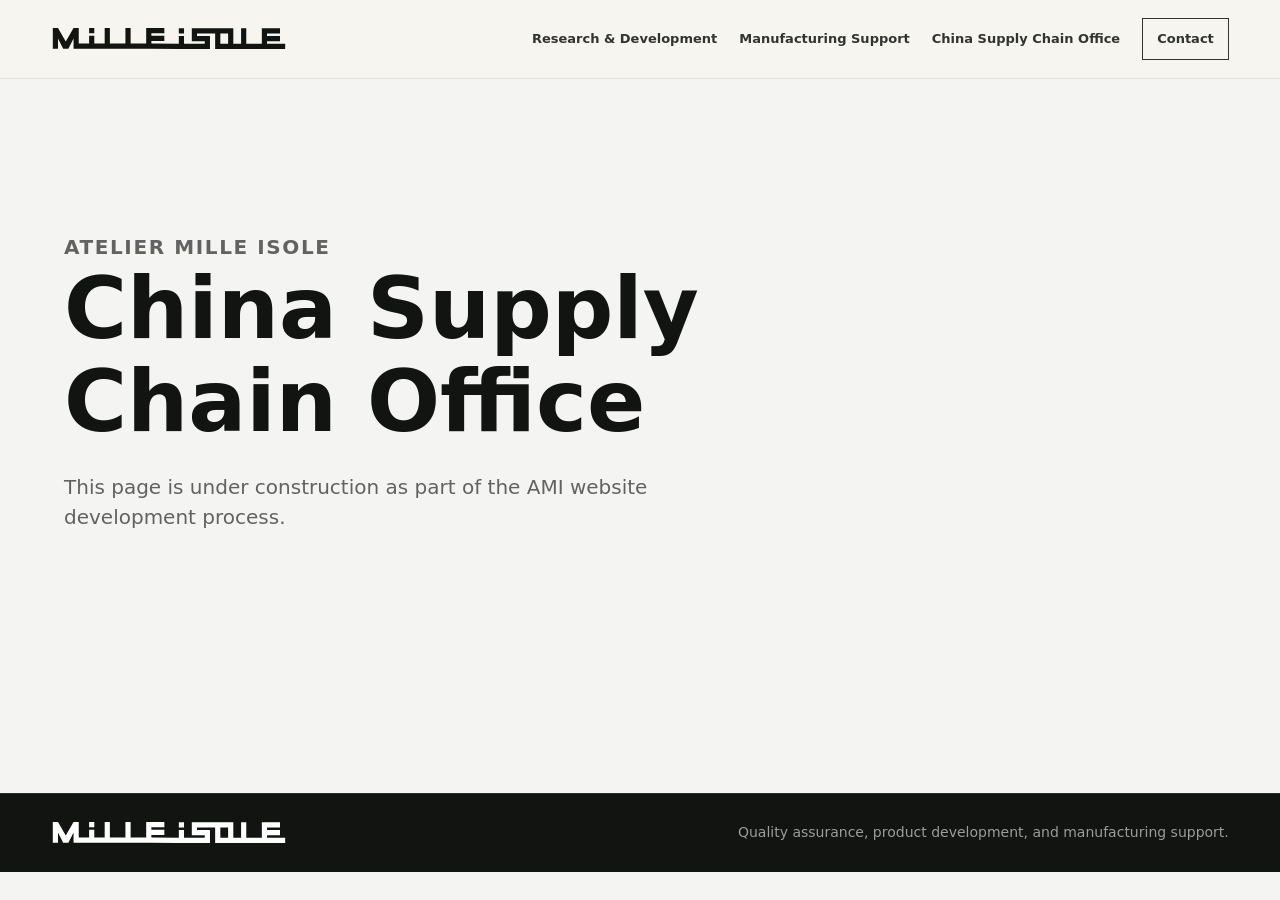
==== china-supply-chain-office/index.html @ 1200089e "Add files via upload" ====
<!doctype html>
<html lang="en">
  <head>
    <meta charset="utf-8" />
    <meta name="viewport" content="width=device-width, initial-scale=1" />
    <meta name="description" content="China Supply Chain Office at Atelier Mille Isole." />
    <title>China Supply Chain Office | Atelier Mille Isole</title>
    <link rel="icon" href="../assets/favicon.svg" type="image/svg+xml" />
    <link rel="icon" href="../assets/favicon-32.png" sizes="32x32" type="image/png" />
    <link rel="shortcut icon" href="../assets/favicon-32.png" type="image/png" />
    <link rel="apple-touch-icon" sizes="180x180" href="../assets/apple-touch-icon.png" />
    <meta name="theme-color" content="#111411" />
    <link rel="stylesheet" href="../styles.css" />
  </head>
  <body>
    <header class="site-header page-header" data-header>
      <a class="brand" href="../" aria-label="Atelier Mille Isole home">
        <span class="brand-logo" aria-hidden="true"></span>
      </a>

      <button class="nav-toggle" type="button" aria-label="Open navigation" aria-expanded="false" data-nav-toggle>
        <span></span>
        <span></span>
      </button>

      <nav class="site-nav" aria-label="Primary navigation" data-nav>
        <a href="../research-development/">Research &amp; Development</a>
        <a href="../manufacturing-support/">Manufacturing Support</a>
        <a href="../china-supply-chain-office/">China Supply Chain Office</a>
        <a class="nav-cta" href="../#contact">Contact</a>
      </nav>
    </header>

    <main class="placeholder-page">
      <div class="placeholder-inner">
        <p class="eyebrow">Atelier Mille Isole</p>
        <h1>China Supply Chain Office</h1>
        <p>This page is under construction as part of the AMI website development process.</p>
      </div>
    </main>

    <footer class="site-footer">
      <div>
        <span class="footer-logo" aria-hidden="true"></span>
        <span class="sr-only">Atelier Mille Isole</span>
      </div>
      <p>Quality assurance, product development, and manufacturing support.</p>
    </footer>
    <script src="../script.js"></script>
  </body>
</html>
---- styles.css ----
:root {
  --ink: #111411;
  --muted: #626262;
  --line: #d7d7d7;
  --paper: #f4f4f2;
  --white: #ffffff;
  --deep: #101010;
  --soft: #e9e9e7;
  --shadow: 0 24px 70px rgba(0, 0, 0, 0.13);
  --page-max: 1160px;
  --page-x: clamp(20px, 5vw, 72px);
}

* {
  box-sizing: border-box;
}

html {
  scroll-behavior: smooth;
}

body {
  margin: 0;
  color: var(--ink);
  background: var(--paper);
  font-family: Inter, ui-sans-serif, system-ui, -apple-system, BlinkMacSystemFont, "Segoe UI", Arial, sans-serif;
  line-height: 1.5;
}

img {
  display: block;
  max-width: 100%;
}

a {
  color: inherit;
  text-decoration: none;
}

.site-header {
  position: fixed;
  z-index: 20;
  top: 0;
  left: 0;
  right: 0;
  display: flex;
  align-items: center;
  justify-content: space-between;
  gap: 24px;
  padding: 18px clamp(20px, 4vw, 56px);
  color: var(--white);
  transition: background 180ms ease, border-color 180ms ease, color 180ms ease;
}

.site-header.is-scrolled,
.site-header.is-open {
  color: var(--ink);
  background: rgba(246, 245, 240, 0.94);
  border-bottom: 1px solid rgba(17, 20, 17, 0.09);
  backdrop-filter: blur(18px);
}

.site-header.page-header {
  position: sticky;
  color: var(--ink);
  background: rgba(246, 245, 240, 0.96);
  border-bottom: 1px solid rgba(17, 20, 17, 0.09);
  backdrop-filter: blur(18px);
}

.brand {
  display: inline-flex;
  align-items: center;
  min-width: 0;
}

.brand-logo,
.footer-logo {
  display: block;
  width: min(236px, 48vw);
  height: 22px;
  background: currentColor;
  -webkit-mask: url("AMI%20VI/Logo%20White.svg") center / contain no-repeat;
  mask: url("AMI%20VI/Logo%20White.svg") center / contain no-repeat;
}

.site-nav {
  display: flex;
  align-items: center;
  gap: 22px;
  font-size: 13px;
  font-weight: 600;
}

.site-nav a {
  opacity: 0.86;
}

.site-nav a:hover {
  opacity: 1;
}

.nav-cta {
  padding: 10px 14px;
  border: 1px solid currentColor;
}

.nav-toggle {
  display: none;
}

.hero {
  position: relative;
  min-height: 94vh;
  display: grid;
  align-items: end;
  overflow: hidden;
  color: var(--white);
}

.hero-image,
.hero-overlay {
  position: absolute;
  inset: 0;
  width: 100%;
  height: 100%;
}

.hero-image {
  background:
    linear-gradient(0deg, rgba(0, 0, 0, 0.12), rgba(0, 0, 0, 0.12)),
    url("assets/hero-umbrella.jpg") center / cover no-repeat;
  filter: grayscale(1) contrast(1.08) brightness(0.78);
}

.hero-overlay {
  background:
    linear-gradient(90deg, rgba(0, 0, 0, 0.9), rgba(0, 0, 0, 0.72) 44%, rgba(0, 0, 0, 0.34) 78%),
    linear-gradient(0deg, rgba(0, 0, 0, 0.76), rgba(0, 0, 0, 0.08) 55%);
}

.hero-content {
  position: relative;
  width: min(780px, calc(100% - 40px));
  margin: 0 auto;
  padding: 156px 0 13vh;
}

.eyebrow {
  margin: 0 0 14px;
  color: #3e3e3e;
  font-size: 12px;
  font-weight: 700;
  letter-spacing: 0.08em;
  text-transform: uppercase;
}

.hero .eyebrow {
  color: rgba(255, 255, 255, 0.68);
}

h1,
h2,
h3,
p {
  margin-top: 0;
}

h1 {
  max-width: 680px;
  margin-bottom: 22px;
  font-size: clamp(32px, 3.8vw, 54px);
  line-height: 1.08;
  letter-spacing: 0;
}

.brand-line {
  margin: 0 0 18px;
  color: rgba(255, 255, 255, 0.78);
  font-size: clamp(18px, 2vw, 24px);
  font-weight: 600;
}

.hero-copy {
  max-width: 680px;
  margin-bottom: 32px;
  color: rgba(255, 255, 255, 0.86);
  font-size: clamp(18px, 2.1vw, 24px);
}

.hero-actions,
.contact-actions {
  display: flex;
  align-items: center;
  flex-wrap: wrap;
  gap: 12px;
}

.button {
  display: inline-flex;
  align-items: center;
  justify-content: center;
  min-height: 46px;
  padding: 13px 18px;
  border: 1px solid transparent;
  font-size: 14px;
  font-weight: 700;
}

.button.primary {
  color: var(--white);
  background: var(--ink);
}

.button.secondary {
  color: var(--white);
  border-color: rgba(255, 255, 255, 0.55);
  background: rgba(255, 255, 255, 0.06);
}

.section-pad {
  padding: clamp(74px, 9vw, 128px) var(--page-x);
}

.section-heading {
  display: block;
  max-width: var(--page-max);
  margin: 0 auto 36px;
}

.section-heading.compact {
  display: block;
  max-width: var(--page-max);
  margin-bottom: 36px;
}

.section-intro {
  max-width: 760px;
  margin: 20px 0 0;
  color: var(--muted);
  font-size: 18px;
}

h2 {
  margin-bottom: 0;
  font-size: clamp(34px, 5vw, 62px);
  line-height: 1.02;
  letter-spacing: 0;
}

.intro-copy {
  max-width: var(--page-max);
  margin: 0 auto;
  color: var(--muted);
  font-size: 18px;
}

.intro-copy p {
  max-width: 680px;
}

.intro-copy p:last-child {
  margin-bottom: 0;
}

.capabilities {
  background: var(--white);
}

.capability-grid {
  display: grid;
  grid-template-columns: repeat(3, minmax(0, 1fr));
  gap: 1px;
  max-width: var(--page-max);
  margin: 0 auto;
  background: var(--line);
  border: 1px solid var(--line);
}

.capability-card {
  min-height: 292px;
  padding: 28px;
  background: var(--white);
}

.capability-card.core {
  grid-column: 1 / -1;
  min-height: 230px;
  color: var(--white);
  background: var(--ink);
}

.capability-card.wide {
  grid-column: span 2;
}

.card-index {
  display: block;
  margin-bottom: 42px;
  color: #5a5a5a;
  font-size: 13px;
  font-weight: 700;
}

.capability-card h3,
.fit-grid h3 {
  margin-bottom: 12px;
  font-size: 22px;
  line-height: 1.12;
  letter-spacing: 0;
}

.capability-card p,
.fit-grid p,
.method-item p,
.contact-actions p,
.site-footer p {
  color: var(--muted);
}

.capability-card.core p,
.capability-card.core .card-index {
  color: rgba(255, 255, 255, 0.72);
}

.method {
  background: var(--deep);
  color: var(--white);
}

.method .section-heading {
  margin-bottom: 48px;
}

.method-list {
  max-width: var(--page-max);
  margin: 0 auto;
  border-top: 1px solid rgba(255, 255, 255, 0.18);
}

.method-item {
  display: grid;
  grid-template-columns: 240px minmax(0, 1fr);
  gap: 28px;
  padding: 28px 0;
  border-bottom: 1px solid rgba(255, 255, 255, 0.18);
}

.method-item span {
  font-size: 24px;
  font-weight: 700;
}

.method-item p {
  max-width: 700px;
  margin-bottom: 0;
  color: rgba(255, 255, 255, 0.72);
  font-size: 18px;
}

.proof {
  background: var(--soft);
}

.fit-grid {
  display: grid;
  grid-template-columns: repeat(4, minmax(0, 1fr));
  gap: 1px;
  max-width: var(--page-max);
  margin: 0 auto;
  background: var(--line);
  border: 1px solid var(--line);
}

.fit-grid > div {
  min-height: 240px;
  padding: 28px;
  background: var(--soft);
}

.contact {
  background: var(--white);
}

.contact-panel {
  display: grid;
  grid-template-columns: minmax(0, 1.25fr) minmax(320px, 0.75fr);
  gap: 48px;
  max-width: var(--page-max);
  margin: 0 auto;
  padding: clamp(30px, 5vw, 56px);
  color: var(--white);
  background: var(--ink);
  box-shadow: var(--shadow);
}

.contact-panel h2 {
  max-width: 760px;
}

.contact-actions {
  display: flex;
  align-content: start;
  align-items: flex-start;
  flex-direction: column;
  gap: 18px;
}

.contact-actions p {
  margin-bottom: 0;
  color: rgba(255, 255, 255, 0.72);
}

.email-link {
  display: inline-flex;
  align-items: center;
  justify-content: flex-start;
  gap: 12px;
  max-width: 100%;
  color: var(--white);
  font-size: 16px;
  font-weight: 700;
}

.email-link svg {
  width: 22px;
  height: 22px;
  flex: 0 0 auto;
  stroke: currentColor;
  stroke-width: 1.8;
  fill: none;
}

.site-footer {
  display: flex;
  align-items: center;
  justify-content: space-between;
  gap: 24px;
  padding: 28px clamp(20px, 4vw, 56px);
  border-top: 1px solid rgba(255, 255, 255, 0.1);
  color: var(--white);
  background: var(--ink);
  font-size: 14px;
}

.site-footer .footer-logo {
  color: var(--white);
}

.site-footer > div {
  display: inline-flex;
  align-items: center;
  font-weight: 700;
}

.sr-only {
  position: absolute;
  width: 1px;
  height: 1px;
  padding: 0;
  overflow: hidden;
  clip: rect(0, 0, 0, 0);
  white-space: nowrap;
  border: 0;
}

.site-footer p {
  margin-bottom: 0;
  color: rgba(255, 255, 255, 0.58);
}

.placeholder-page {
  min-height: calc(100vh - 186px);
  padding: clamp(96px, 12vw, 160px) var(--page-x);
  background: var(--paper);
}

.placeholder-inner {
  max-width: var(--page-max);
  margin: 0 auto;
}

.placeholder-inner h1 {
  max-width: 820px;
  margin-bottom: 24px;
  color: var(--ink);
  font-size: clamp(42px, 7vw, 86px);
}

.placeholder-inner p {
  max-width: 620px;
  margin-bottom: 0;
  color: var(--muted);
  font-size: 20px;
}

@media (max-width: 980px) {
  .site-nav {
    position: fixed;
    top: 79px;
    left: 0;
    right: 0;
    display: none;
    flex-direction: column;
    align-items: stretch;
    gap: 0;
    padding: 10px 20px 24px;
    color: var(--ink);
    background: rgba(246, 245, 240, 0.97);
    border-bottom: 1px solid rgba(17, 20, 17, 0.09);
    backdrop-filter: blur(18px);
  }

  .site-nav.is-open {
    display: flex;
  }

  .site-nav a {
    padding: 15px 0;
    border-bottom: 1px solid rgba(17, 20, 17, 0.08);
  }

  .nav-cta {
    margin-top: 12px;
    padding: 13px 15px;
    border: 1px solid var(--ink);
    text-align: center;
  }

  .nav-toggle {
    display: inline-flex;
    width: 42px;
    height: 42px;
    flex-direction: column;
    align-items: center;
    justify-content: center;
    gap: 6px;
    color: inherit;
    border: 1px solid currentColor;
    background: transparent;
  }

  .nav-toggle span {
    width: 18px;
    height: 2px;
    background: currentColor;
  }

  .section-heading,
  .contact-panel {
    grid-template-columns: 1fr;
  }

  .capability-grid,
  .fit-grid {
    grid-template-columns: repeat(2, minmax(0, 1fr));
  }
}

@media (max-width: 680px) {
  .brand-logo {
    width: 170px;
    height: 16px;
  }

  .hero {
    min-height: 92vh;
  }

  .hero-content {
    width: min(100% - 34px, 780px);
    padding-bottom: 78px;
  }

  .hero-overlay {
    background:
      linear-gradient(90deg, rgba(0, 0, 0, 0.9), rgba(0, 0, 0, 0.58)),
      linear-gradient(0deg, rgba(0, 0, 0, 0.76), rgba(0, 0, 0, 0.08) 56%);
  }

  .hero-image {
    background:
      linear-gradient(0deg, rgba(0, 0, 0, 0.12), rgba(0, 0, 0, 0.12)),
      url("assets/hero-umbrella-mobile.jpg") center / cover no-repeat;
  }

  .hero-actions,
  .contact-actions {
    align-items: stretch;
    flex-direction: column;
  }

  .button {
    width: 100%;
  }

  .capability-grid,
  .fit-grid {
    grid-template-columns: 1fr;
  }

  .capability-card.wide {
    grid-column: auto;
  }

  .method-item {
    grid-template-columns: 1fr;
    gap: 10px;
  }

  .contact-panel {
    padding: 26px;
  }

  .site-footer {
    align-items: flex-start;
    flex-direction: column;
  }
}
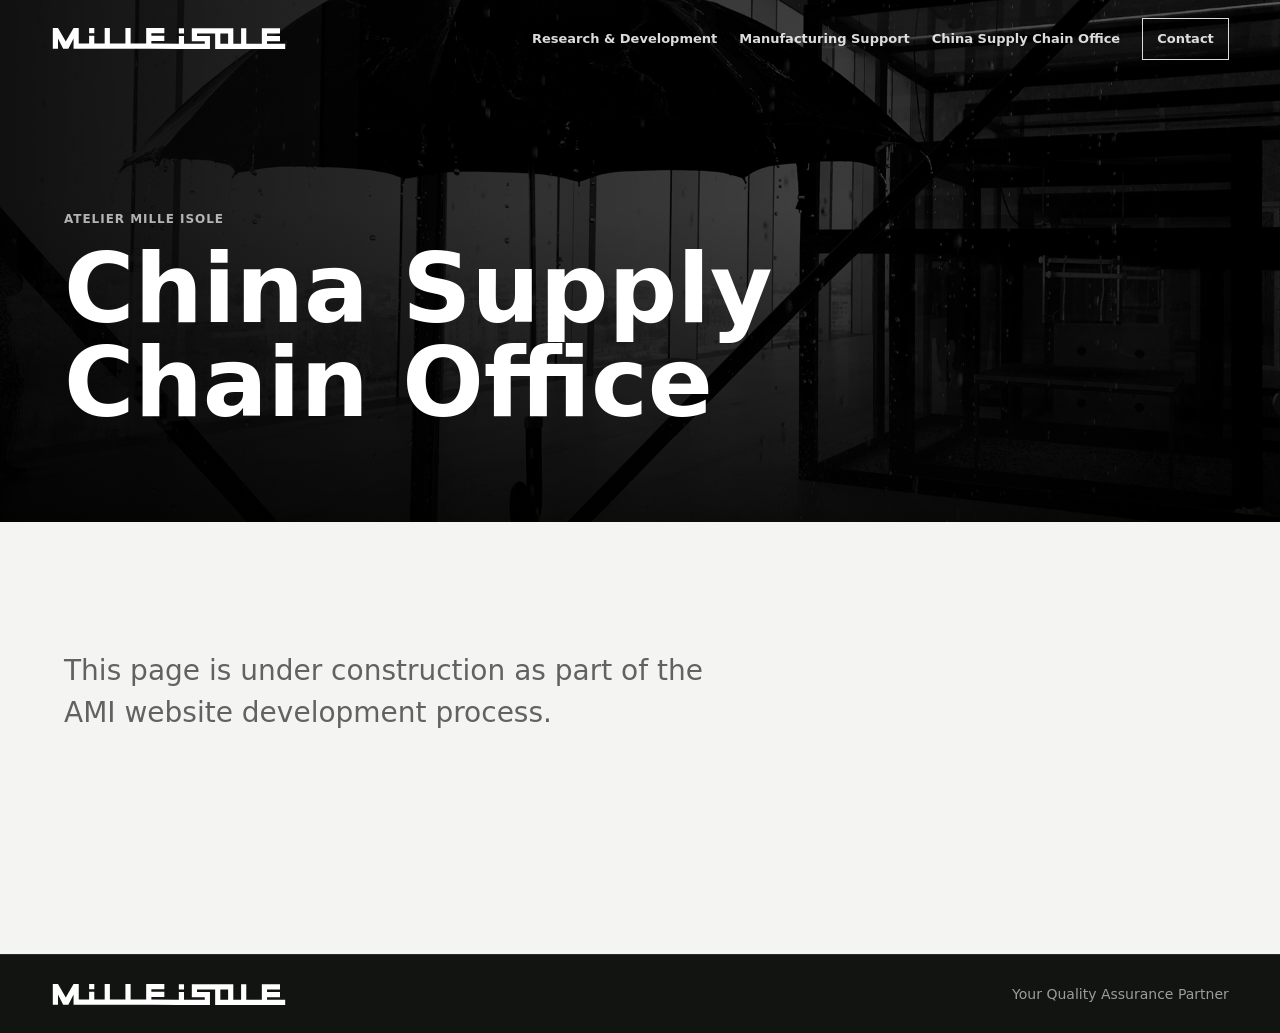
==== commit f9bbebe0: "Add files via upload" ====
--- a/china-supply-chain-office/index.html
+++ b/china-supply-chain-office/index.html
@@ -13,7 +13,7 @@
     <link rel="stylesheet" href="../styles.css" />
   </head>
   <body>
-    <header class="site-header page-header" data-header>
+    <header class="site-header service-header" data-header>
       <a class="brand" href="../" aria-label="Atelier Mille Isole home">
         <span class="brand-logo" aria-hidden="true"></span>
       </a>
@@ -31,12 +31,21 @@
       </nav>
     </header>
 
-    <main class="placeholder-page">
-      <div class="placeholder-inner">
-        <p class="eyebrow">Atelier Mille Isole</p>
-        <h1>China Supply Chain Office</h1>
-        <p>This page is under construction as part of the AMI website development process.</p>
-      </div>
+    <main>
+      <section class="service-hero" aria-labelledby="service-title">
+        <div class="service-hero-image" aria-hidden="true"></div>
+        <div class="service-hero-overlay" aria-hidden="true"></div>
+        <div class="service-hero-content">
+          <p class="eyebrow">Atelier Mille Isole</p>
+          <h1 id="service-title">China Supply Chain Office</h1>
+        </div>
+      </section>
+
+      <section class="service-body">
+        <div class="service-body-inner">
+          <p>This page is under construction as part of the AMI website development process.</p>
+        </div>
+      </section>
     </main>
 
     <footer class="site-footer">
@@ -44,7 +53,7 @@
         <span class="footer-logo" aria-hidden="true"></span>
         <span class="sr-only">Atelier Mille Isole</span>
       </div>
-      <p>Quality assurance, product development, and manufacturing support.</p>
+      <p>Your Quality Assurance Partner</p>
     </footer>
     <script src="../script.js"></script>
   </body>
--- a/styles.css
+++ b/styles.css
@@ -68,6 +68,19 @@
   backdrop-filter: blur(18px);
 }
 
+.site-header.service-header {
+  position: absolute;
+  color: var(--white);
+  background: transparent;
+}
+
+.site-header.service-header.is-scrolled,
+.site-header.service-header.is-open {
+  position: fixed;
+  color: var(--ink);
+  background: rgba(246, 245, 240, 0.94);
+}
+
 .brand {
   display: inline-flex;
   align-items: center;
@@ -278,9 +291,18 @@
 }
 
 .capability-card {
+  display: block;
   min-height: 292px;
   padding: 28px;
   background: var(--white);
+}
+
+a.capability-card {
+  transition: background 160ms ease, color 160ms ease;
+}
+
+a.capability-card:hover {
+  background: var(--soft);
 }
 
 .capability-card.core {
@@ -467,6 +489,74 @@
 .site-footer p {
   margin-bottom: 0;
   color: rgba(255, 255, 255, 0.58);
+}
+
+.service-hero {
+  position: relative;
+  min-height: 58vh;
+  display: grid;
+  align-items: end;
+  overflow: hidden;
+  color: var(--white);
+  background: var(--ink);
+}
+
+.service-hero-image,
+.service-hero-overlay {
+  position: absolute;
+  inset: 0;
+  width: 100%;
+  height: 100%;
+}
+
+.service-hero-image {
+  background:
+    linear-gradient(0deg, rgba(0, 0, 0, 0.14), rgba(0, 0, 0, 0.14)),
+    url("assets/hero-umbrella.jpg") center / cover no-repeat;
+  filter: grayscale(1) contrast(1.08) brightness(0.68);
+}
+
+.service-hero-overlay {
+  background:
+    linear-gradient(90deg, rgba(0, 0, 0, 0.88), rgba(0, 0, 0, 0.62) 48%, rgba(0, 0, 0, 0.34)),
+    linear-gradient(0deg, rgba(0, 0, 0, 0.72), rgba(0, 0, 0, 0.08) 60%);
+}
+
+.service-hero-content {
+  position: relative;
+  width: min(var(--page-max), calc(100% - (var(--page-x) * 2)));
+  margin: 0 auto;
+  padding: 148px 0 clamp(58px, 8vw, 92px);
+}
+
+.service-hero .eyebrow {
+  color: rgba(255, 255, 255, 0.68);
+}
+
+.service-hero h1 {
+  max-width: 880px;
+  margin-bottom: 0;
+  color: var(--white);
+  font-size: clamp(46px, 8vw, 96px);
+  line-height: 0.98;
+}
+
+.service-body {
+  min-height: 48vh;
+  padding: clamp(84px, 10vw, 140px) var(--page-x);
+  background: var(--paper);
+}
+
+.service-body-inner {
+  max-width: var(--page-max);
+  margin: 0 auto;
+}
+
+.service-body p {
+  max-width: 680px;
+  margin-bottom: 0;
+  color: var(--muted);
+  font-size: clamp(20px, 2.2vw, 28px);
 }
 
 .placeholder-page {
@@ -584,6 +674,21 @@
       url("assets/hero-umbrella-mobile.jpg") center / cover no-repeat;
   }
 
+  .service-hero {
+    min-height: 58vh;
+  }
+
+  .service-hero-image {
+    background:
+      linear-gradient(0deg, rgba(0, 0, 0, 0.14), rgba(0, 0, 0, 0.14)),
+      url("assets/hero-umbrella-mobile.jpg") center / cover no-repeat;
+  }
+
+  .service-hero-content {
+    width: min(100% - 34px, var(--page-max));
+    padding: 132px 0 58px;
+  }
+
   .hero-actions,
   .contact-actions {
     align-items: stretch;
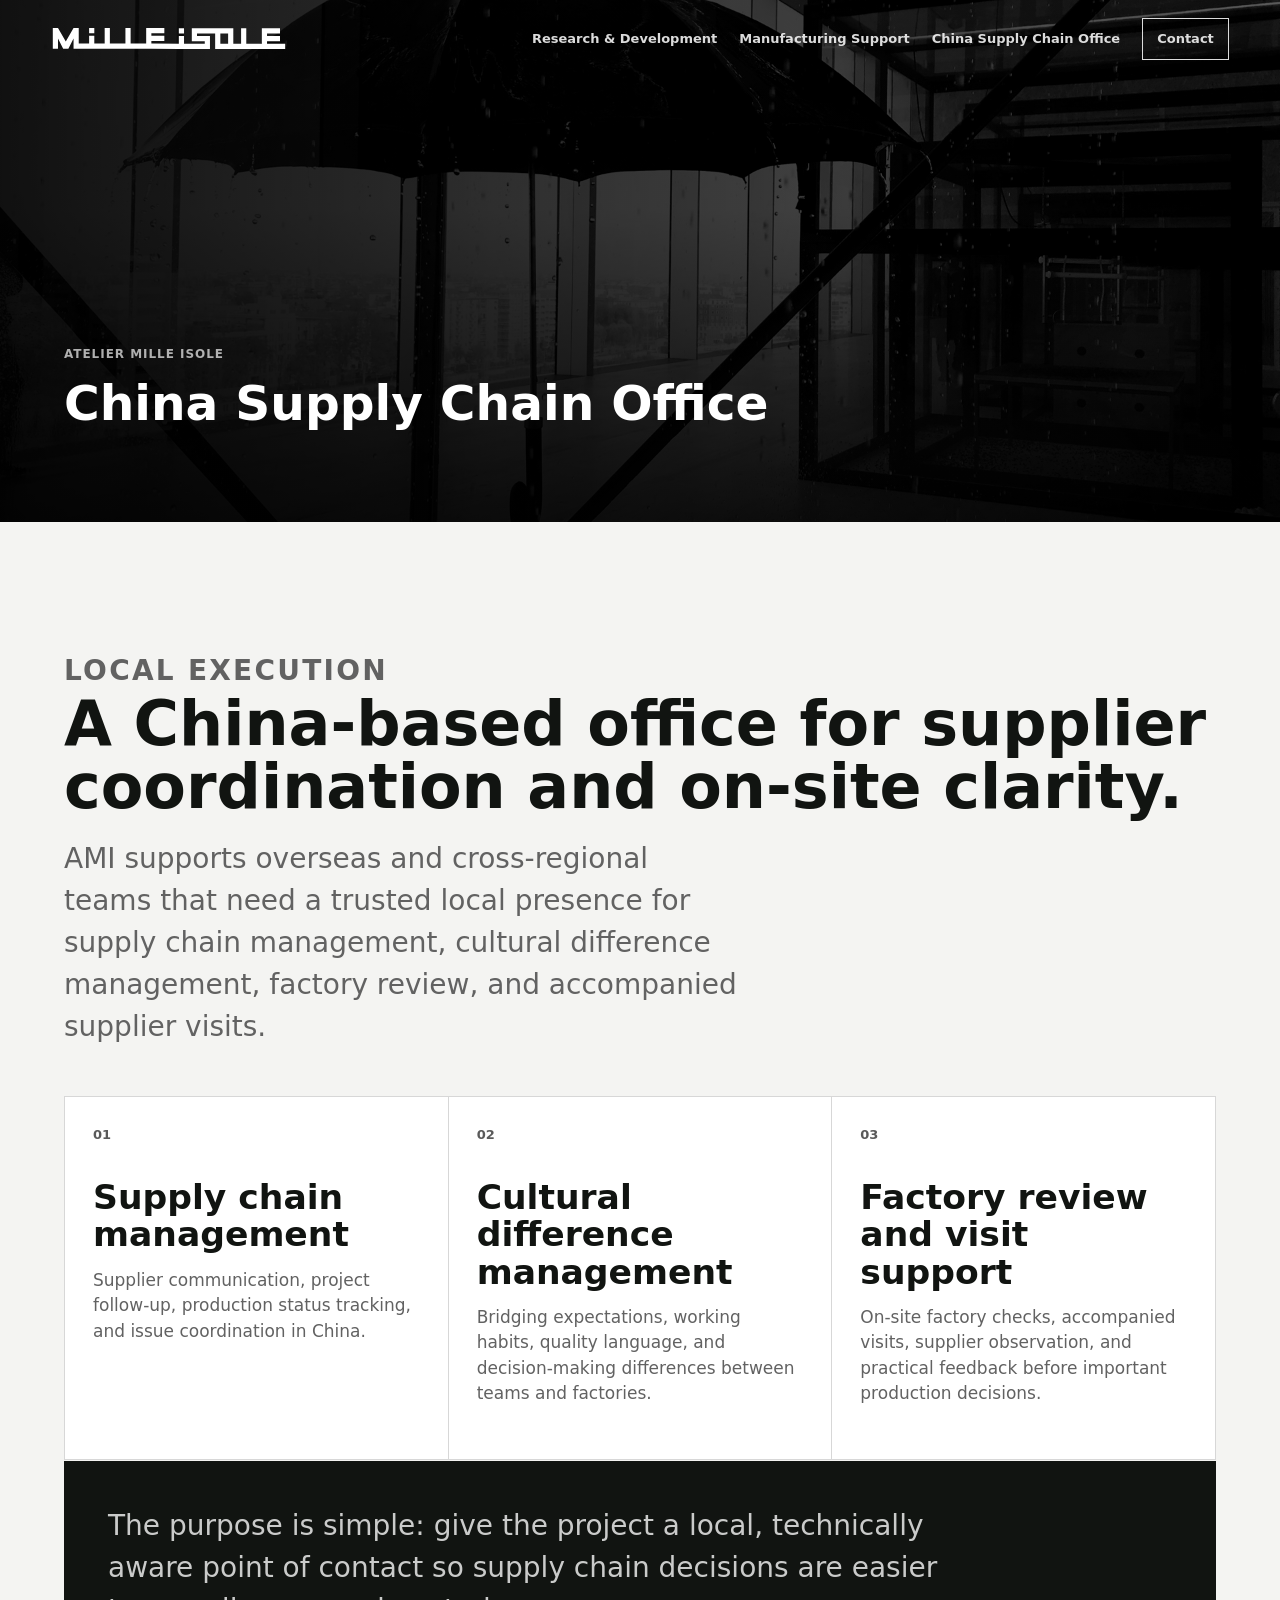
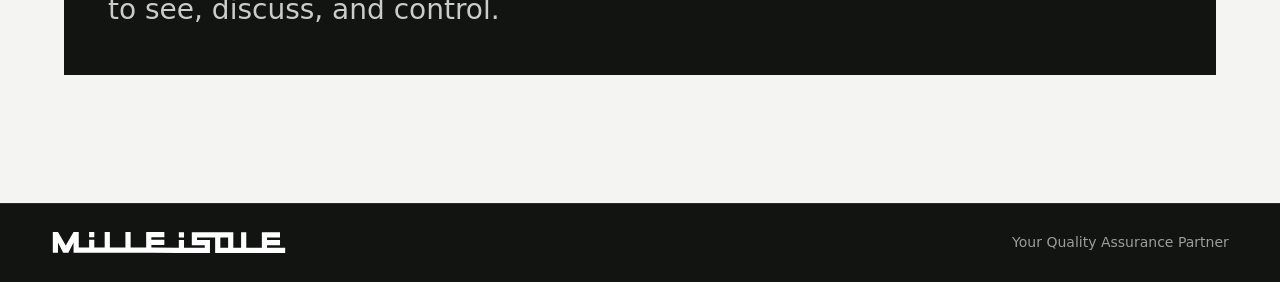
==== commit 106cb6b8: "Add files via upload" ====
--- a/china-supply-chain-office/index.html
+++ b/china-supply-chain-office/index.html
@@ -43,7 +43,39 @@
 
       <section class="service-body">
         <div class="service-body-inner">
-          <p>This page is under construction as part of the AMI website development process.</p>
+          <div class="section-heading compact" data-reveal>
+            <p class="eyebrow">Local Execution</p>
+            <h2>A China-based office for supplier coordination and on-site clarity.</h2>
+            <p class="section-intro">
+              AMI supports overseas and cross-regional teams that need a trusted local presence for supply chain management, cultural difference management, factory review, and accompanied supplier visits.
+            </p>
+          </div>
+
+          <div class="process-grid" aria-label="China supply chain office support areas">
+            <article class="process-card" data-reveal>
+              <span class="card-index">01</span>
+              <h3>Supply chain management</h3>
+              <p>Supplier communication, project follow-up, production status tracking, and issue coordination in China.</p>
+            </article>
+
+            <article class="process-card" data-reveal>
+              <span class="card-index">02</span>
+              <h3>Cultural difference management</h3>
+              <p>Bridging expectations, working habits, quality language, and decision-making differences between teams and factories.</p>
+            </article>
+
+            <article class="process-card" data-reveal>
+              <span class="card-index">03</span>
+              <h3>Factory review and visit support</h3>
+              <p>On-site factory checks, accompanied visits, supplier observation, and practical feedback before important production decisions.</p>
+            </article>
+          </div>
+
+          <div class="manufacturing-note" data-reveal>
+            <p>
+              The purpose is simple: give the project a local, technically aware point of contact so supply chain decisions are easier to see, discuss, and control.
+            </p>
+          </div>
         </div>
       </section>
     </main>
--- a/styles.css
+++ b/styles.css
@@ -16,15 +16,22 @@
 }
 
 html {
+  background: var(--ink);
+  overscroll-behavior-y: none;
   scroll-behavior: smooth;
 }
 
 body {
   margin: 0;
   color: var(--ink);
-  background: var(--paper);
+  background: var(--ink);
   font-family: Inter, ui-sans-serif, system-ui, -apple-system, BlinkMacSystemFont, "Segoe UI", Arial, sans-serif;
   line-height: 1.5;
+  overscroll-behavior-y: none;
+}
+
+main {
+  background: var(--paper);
 }
 
 img {
@@ -159,6 +166,37 @@
   padding: 156px 0 13vh;
 }
 
+.hero-content > * {
+  animation: heroFadeIn 720ms ease both;
+}
+
+.hero-content > *:nth-child(2) {
+  animation-delay: 90ms;
+}
+
+.hero-content > *:nth-child(3) {
+  animation-delay: 180ms;
+}
+
+.hero-content > *:nth-child(4) {
+  animation-delay: 270ms;
+}
+
+.hero-content > *:nth-child(5) {
+  animation-delay: 360ms;
+}
+
+@keyframes heroFadeIn {
+  from {
+    opacity: 0;
+    transform: translateY(14px);
+  }
+  to {
+    opacity: 1;
+    transform: translateY(0);
+  }
+}
+
 .eyebrow {
   margin: 0 0 14px;
   color: #3e3e3e;
@@ -218,6 +256,7 @@
   border: 1px solid transparent;
   font-size: 14px;
   font-weight: 700;
+  transition: background 160ms ease, border-color 160ms ease, color 160ms ease, transform 160ms ease;
 }
 
 .button.primary {
@@ -229,6 +268,19 @@
   color: var(--white);
   border-color: rgba(255, 255, 255, 0.55);
   background: rgba(255, 255, 255, 0.06);
+}
+
+.button:hover {
+  transform: translateY(-1px);
+}
+
+.button.primary:hover {
+  background: #2a2f2a;
+}
+
+.button.secondary:hover {
+  border-color: rgba(255, 255, 255, 0.86);
+  background: rgba(255, 255, 255, 0.12);
 }
 
 .section-pad {
@@ -298,11 +350,12 @@
 }
 
 a.capability-card {
-  transition: background 160ms ease, color 160ms ease;
+  transition: background 180ms ease, border-color 180ms ease, transform 180ms ease;
 }
 
 a.capability-card:hover {
   background: var(--soft);
+  transform: translateY(-2px);
 }
 
 .capability-card.core {
@@ -537,8 +590,8 @@
   max-width: 880px;
   margin-bottom: 0;
   color: var(--white);
-  font-size: clamp(46px, 8vw, 96px);
-  line-height: 0.98;
+  font-size: clamp(32px, 3.8vw, 54px);
+  line-height: 1.08;
 }
 
 .service-body {
@@ -557,6 +610,115 @@
   margin-bottom: 0;
   color: var(--muted);
   font-size: clamp(20px, 2.2vw, 28px);
+}
+
+.process-grid {
+  display: grid;
+  grid-template-columns: repeat(3, minmax(0, 1fr));
+  gap: 1px;
+  margin-top: 48px;
+  background: var(--line);
+  border: 1px solid var(--line);
+}
+
+.process-card {
+  min-height: 310px;
+  padding: 28px;
+  background: var(--white);
+  transition: background 180ms ease, transform 180ms ease;
+}
+
+.process-card:hover {
+  background: var(--soft);
+  transform: translateY(-2px);
+}
+
+.process-card.featured {
+  grid-column: span 3;
+  display: grid;
+  grid-template-columns: minmax(0, 0.72fr) minmax(0, 1fr);
+  column-gap: clamp(32px, 5vw, 72px);
+  min-height: 280px;
+}
+
+.process-card .card-index {
+  margin-bottom: 34px;
+}
+
+.process-card h3 {
+  margin-bottom: 14px;
+  font-size: clamp(24px, 2.7vw, 36px);
+  line-height: 1.08;
+}
+
+.process-card p {
+  max-width: 480px;
+  margin-bottom: 24px;
+  color: var(--muted);
+  font-size: 17px;
+}
+
+.process-list {
+  display: flex;
+  flex-wrap: wrap;
+  gap: 8px;
+  align-content: start;
+  margin: 0;
+  padding: 0;
+  list-style: none;
+}
+
+.process-list li {
+  padding: 8px 10px;
+  border: 1px solid rgba(17, 20, 17, 0.16);
+  color: #3f3f3f;
+  background: rgba(244, 244, 242, 0.74);
+  font-size: 13px;
+  font-weight: 700;
+  line-height: 1.2;
+}
+
+.manufacturing-note {
+  margin-top: 1px;
+  padding: clamp(28px, 4vw, 44px);
+  color: var(--white);
+  background: var(--ink);
+}
+
+.manufacturing-note p {
+  max-width: 860px;
+  color: rgba(255, 255, 255, 0.78);
+  font-size: clamp(20px, 2.2vw, 28px);
+}
+
+[data-reveal] {
+  opacity: 0;
+  transform: translateY(18px);
+  transition: opacity 620ms ease, transform 620ms ease;
+}
+
+[data-reveal].is-visible {
+  opacity: 1;
+  transform: translateY(0);
+}
+
+@media (prefers-reduced-motion: reduce) {
+  html {
+    scroll-behavior: auto;
+  }
+
+  *,
+  *::before,
+  *::after {
+    animation-duration: 1ms !important;
+    animation-iteration-count: 1 !important;
+    transition-duration: 1ms !important;
+  }
+
+  [data-reveal] {
+    opacity: 1;
+    transform: none;
+  }
 }
 
 .placeholder-page {
@@ -642,8 +804,14 @@
   }
 
   .capability-grid,
-  .fit-grid {
+  .fit-grid,
+  .process-grid {
     grid-template-columns: repeat(2, minmax(0, 1fr));
+  }
+
+  .process-card.featured {
+    grid-column: span 2;
+    display: block;
   }
 }
 
@@ -700,8 +868,22 @@
   }
 
   .capability-grid,
-  .fit-grid {
+  .fit-grid,
+  .process-grid {
     grid-template-columns: 1fr;
+  }
+
+  .process-card.featured {
+    grid-column: auto;
+  }
+
+  .process-card {
+    min-height: auto;
+    padding: 24px;
+  }
+
+  .process-list li {
+    font-size: 12px;
   }
 
   .capability-card.wide {
